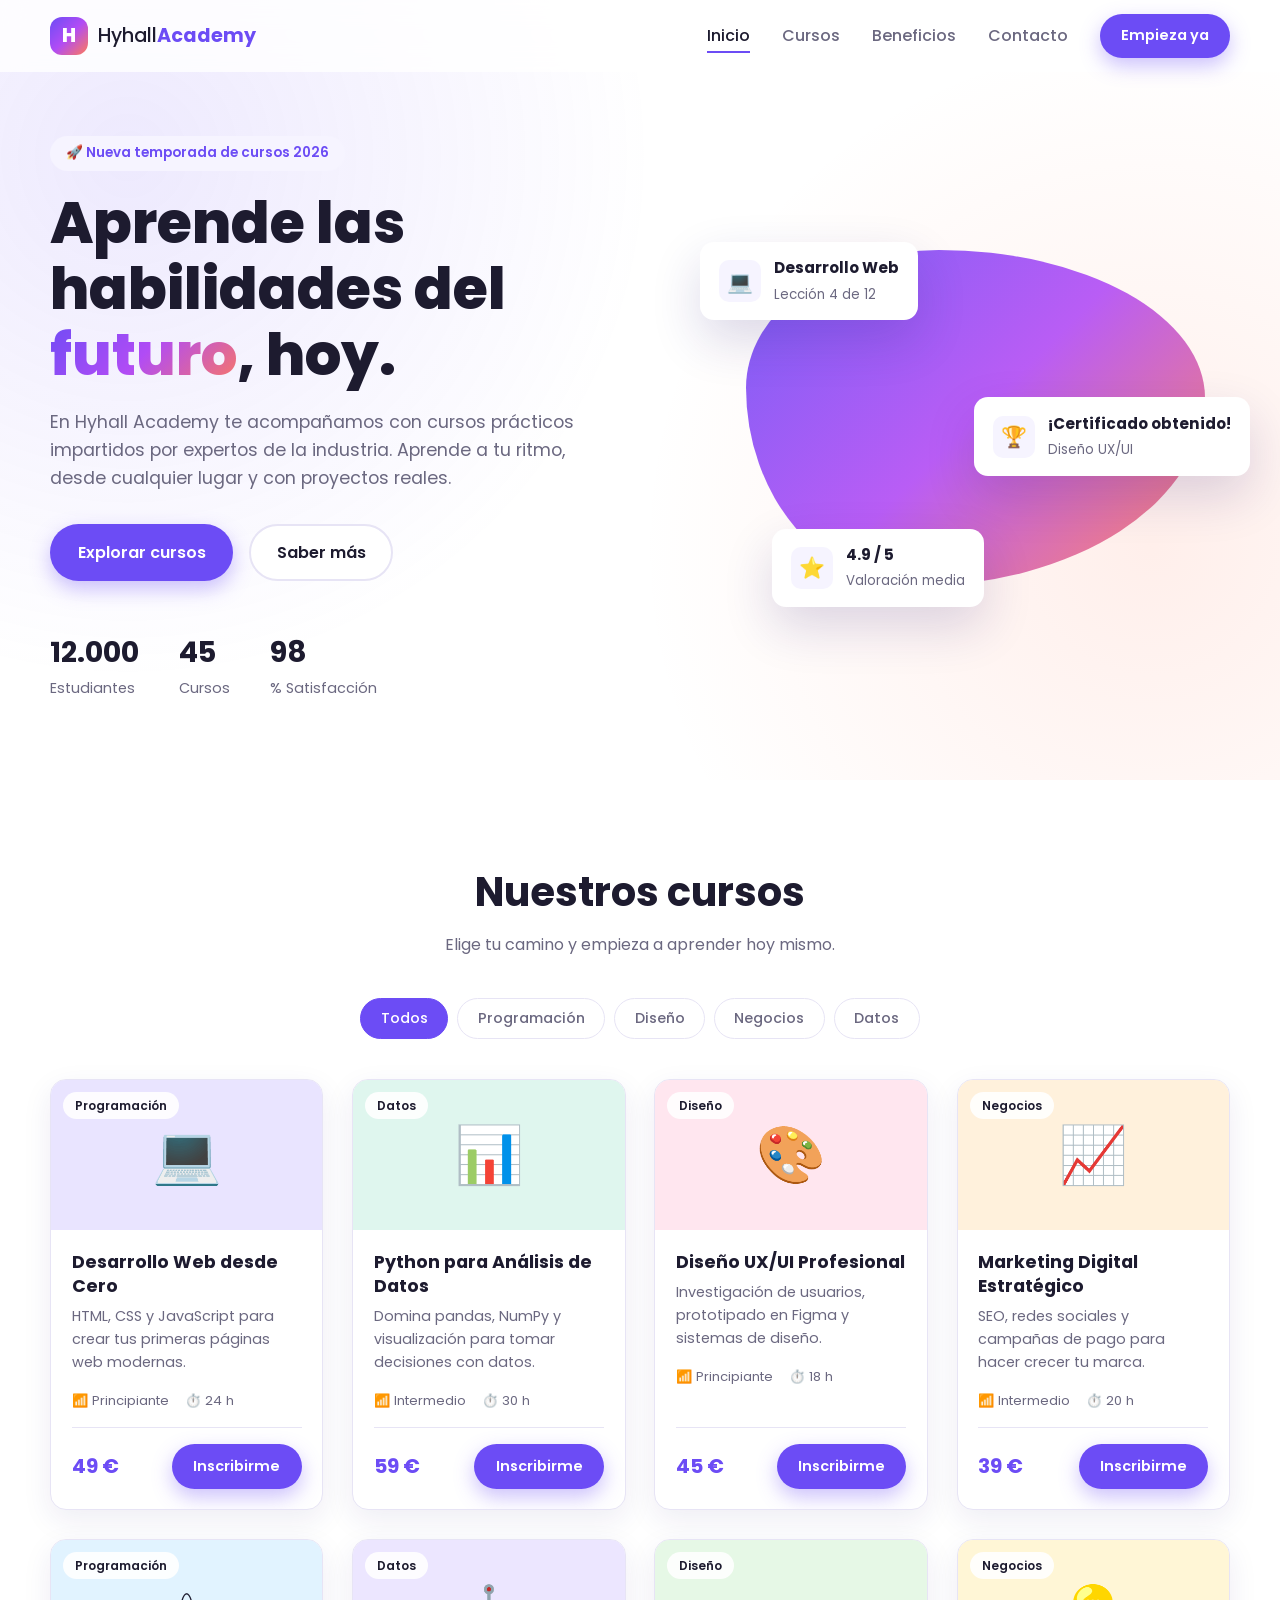
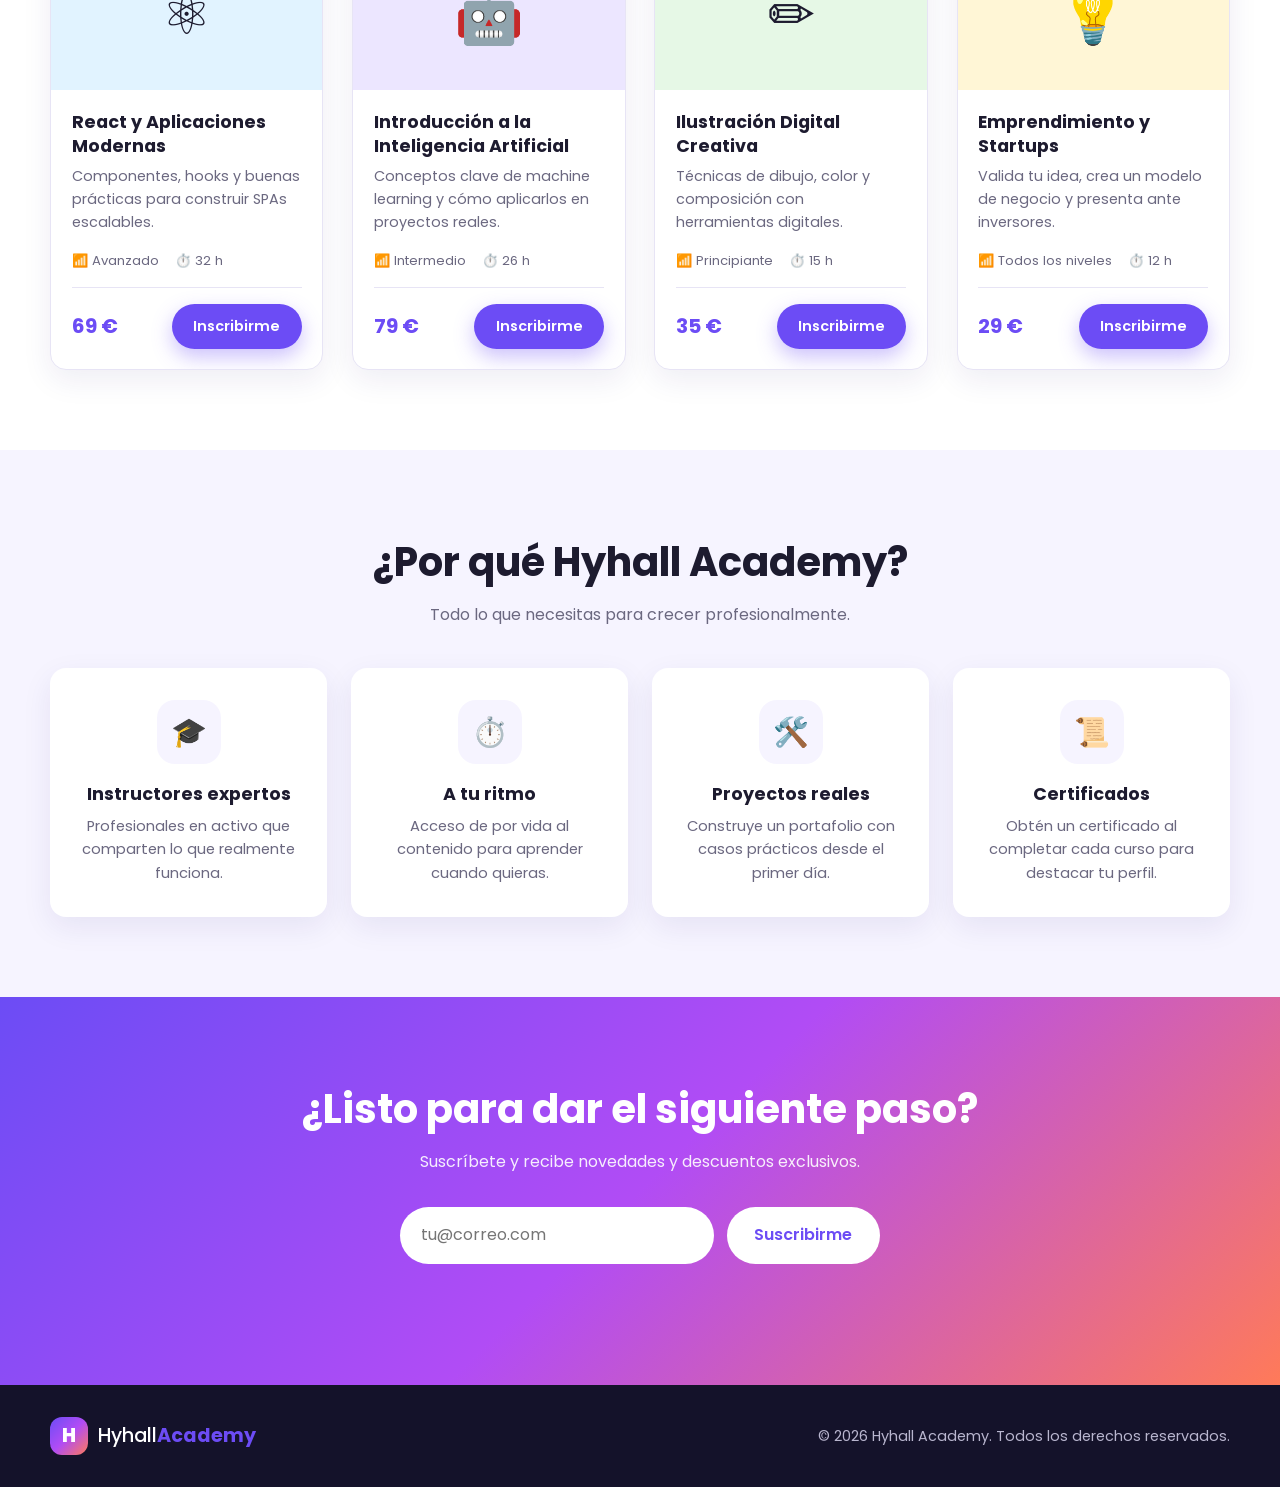
==== index.html @ d633c3a6 "Crear estructura inicial de la landing page de Hyhall Academy Añade index.html con barra de navegaci" ====
<!DOCTYPE html>
<html lang="es">
<head>
  <meta charset="UTF-8">
  <meta name="viewport" content="width=device-width, initial-scale=1.0">
  <meta name="description" content="Hyhall Academy: cursos online para aprender tecnología, diseño y negocios a tu ritmo.">
  <title>Hyhall Academy | Aprende sin límites</title>
  <link rel="preconnect" href="https://fonts.googleapis.com">
  <link rel="preconnect" href="https://fonts.gstatic.com" crossorigin>
  <link href="https://fonts.googleapis.com/css2?family=Poppins:wght@400;500;600;700;800&display=swap" rel="stylesheet">
  <link rel="stylesheet" href="css/styles.css">
</head>
<body>
  <!-- Barra de navegación -->
  <header class="navbar" id="navbar">
    <nav class="container nav-inner" aria-label="Navegación principal">
      <a href="#inicio" class="logo">
        <span class="logo-mark">H</span>
        <span>Hyhall<strong>Academy</strong></span>
      </a>

      <button class="nav-toggle" id="navToggle" aria-label="Abrir menú" aria-expanded="false" aria-controls="navMenu">
        <span></span><span></span><span></span>
      </button>

      <ul class="nav-menu" id="navMenu">
        <li><a href="#inicio" class="nav-link">Inicio</a></li>
        <li><a href="#cursos" class="nav-link">Cursos</a></li>
        <li><a href="#beneficios" class="nav-link">Beneficios</a></li>
        <li><a href="#contacto" class="nav-link">Contacto</a></li>
        <li><a href="#cursos" class="btn btn-primary btn-sm">Empieza ya</a></li>
      </ul>
    </nav>
  </header>

  <main>
    <!-- Sección de presentación -->
    <section class="hero" id="inicio">
      <div class="container hero-inner">
        <div class="hero-text">
          <span class="badge">🚀 Nueva temporada de cursos 2026</span>
          <h1>Aprende las habilidades del <span class="gradient-text">futuro</span>, hoy.</h1>
          <p>En Hyhall Academy te acompañamos con cursos prácticos impartidos por expertos de la industria. Aprende a tu ritmo, desde cualquier lugar y con proyectos reales.</p>
          <div class="hero-actions">
            <a href="#cursos" class="btn btn-primary">Explorar cursos</a>
            <a href="#beneficios" class="btn btn-ghost">Saber más</a>
          </div>
          <ul class="hero-stats">
            <li><strong data-count="12000">0</strong><span>Estudiantes</span></li>
            <li><strong data-count="45">0</strong><span>Cursos</span></li>
            <li><strong data-count="98">0</strong><span>% Satisfacción</span></li>
          </ul>
        </div>
        <div class="hero-visual" aria-hidden="true">
          <div class="blob"></div>
          <div class="floating-card card-a">
            <span class="fc-icon">💻</span>
            <div><strong>Desarrollo Web</strong><small>Lección 4 de 12</small></div>
          </div>
          <div class="floating-card card-b">
            <span class="fc-icon">🏆</span>
            <div><strong>¡Certificado obtenido!</strong><small>Diseño UX/UI</small></div>
          </div>
          <div class="floating-card card-c">
            <span class="fc-icon">⭐</span>
            <div><strong>4.9 / 5</strong><small>Valoración media</small></div>
          </div>
        </div>
      </div>
    </section>

    <!-- Lista de cursos -->
    <section class="section" id="cursos">
      <div class="container">
        <div class="section-header">
          <h2>Nuestros cursos</h2>
          <p>Elige tu camino y empieza a aprender hoy mismo.</p>
        </div>

        <div class="filters" role="tablist" aria-label="Filtrar cursos por categoría">
          <button class="filter-btn active" data-filter="todos" role="tab" aria-selected="true">Todos</button>
          <button class="filter-btn" data-filter="programacion" role="tab" aria-selected="false">Programación</button>
          <button class="filter-btn" data-filter="diseno" role="tab" aria-selected="false">Diseño</button>
          <button class="filter-btn" data-filter="negocios" role="tab" aria-selected="false">Negocios</button>
          <button class="filter-btn" data-filter="datos" role="tab" aria-selected="false">Datos</button>
        </div>

        <!-- Las tarjetas se generan desde js/main.js -->
        <div class="courses-grid" id="coursesGrid"></div>
      </div>
    </section>

    <!-- Beneficios -->
    <section class="section section-alt" id="beneficios">
      <div class="container">
        <div class="section-header">
          <h2>¿Por qué Hyhall Academy?</h2>
          <p>Todo lo que necesitas para crecer profesionalmente.</p>
        </div>
        <div class="features-grid">
          <article class="feature reveal">
            <span class="feature-icon">🎓</span>
            <h3>Instructores expertos</h3>
            <p>Profesionales en activo que comparten lo que realmente funciona.</p>
          </article>
          <article class="feature reveal">
            <span class="feature-icon">⏱️</span>
            <h3>A tu ritmo</h3>
            <p>Acceso de por vida al contenido para aprender cuando quieras.</p>
          </article>
          <article class="feature reveal">
            <span class="feature-icon">🛠️</span>
            <h3>Proyectos reales</h3>
            <p>Construye un portafolio con casos prácticos desde el primer día.</p>
          </article>
          <article class="feature reveal">
            <span class="feature-icon">📜</span>
            <h3>Certificados</h3>
            <p>Obtén un certificado al completar cada curso para destacar tu perfil.</p>
          </article>
        </div>
      </div>
    </section>

    <!-- Llamada a la acción -->
    <section class="section cta" id="contacto">
      <div class="container cta-inner">
        <h2>¿Listo para dar el siguiente paso?</h2>
        <p>Suscríbete y recibe novedades y descuentos exclusivos.</p>
        <form class="cta-form" id="newsletterForm" novalidate>
          <label for="email" class="sr-only">Correo electrónico</label>
          <input type="email" id="email" name="email" placeholder="tu@correo.com" required>
          <button type="submit" class="btn btn-light">Suscribirme</button>
        </form>
        <p class="form-message" id="formMessage" role="status" aria-live="polite"></p>
      </div>
    </section>
  </main>

  <footer class="footer">
    <div class="container footer-inner">
      <a href="#inicio" class="logo">
        <span class="logo-mark">H</span>
        <span>Hyhall<strong>Academy</strong></span>
      </a>
      <p>&copy; <span id="year"></span> Hyhall Academy. Todos los derechos reservados.</p>
    </div>
  </footer>

  <script src="js/main.js"></script>
</body>
</html>
---- css/styles.css ----
/* ==========================================================
   Hyhall Academy - Estilos principales
   ========================================================== */

:root {
  --primary: #6c4cf5;
  --primary-dark: #5235d6;
  --accent: #ff7a59;
  --text: #1d1b2f;
  --muted: #6b6880;
  --bg: #ffffff;
  --bg-alt: #f6f4ff;
  --border: #e7e4f5;
  --radius: 16px;
  --shadow: 0 10px 30px rgba(40, 24, 120, 0.08);
  --shadow-lg: 0 20px 50px rgba(40, 24, 120, 0.16);
  --gradient: linear-gradient(135deg, #6c4cf5 0%, #b14cf5 50%, #ff7a59 100%);
  --nav-height: 72px;
}

*,
*::before,
*::after {
  box-sizing: border-box;
  margin: 0;
  padding: 0;
}

html {
  scroll-behavior: smooth;
  scroll-padding-top: var(--nav-height);
}

body {
  font-family: "Poppins", system-ui, -apple-system, "Segoe UI", sans-serif;
  color: var(--text);
  background: var(--bg);
  line-height: 1.6;
  -webkit-font-smoothing: antialiased;
}

img { max-width: 100%; display: block; }
a { color: inherit; text-decoration: none; }
ul { list-style: none; }

.container {
  width: min(1180px, 100% - 2rem);
  margin-inline: auto;
}

.sr-only {
  position: absolute;
  width: 1px; height: 1px;
  overflow: hidden;
  clip: rect(0 0 0 0);
  white-space: nowrap;
}

/* ---------- Botones ---------- */
.btn {
  display: inline-flex;
  align-items: center;
  justify-content: center;
  gap: .5rem;
  padding: .85rem 1.6rem;
  border-radius: 999px;
  border: 2px solid transparent;
  font: inherit;
  font-weight: 600;
  cursor: pointer;
  transition: transform .2s ease, box-shadow .2s ease, background .2s ease, color .2s ease;
}
.btn:hover { transform: translateY(-2px); }
.btn-sm { padding: .55rem 1.2rem; font-size: .9rem; }
.btn-primary {
  background: var(--primary);
  color: #fff;
  box-shadow: 0 8px 20px rgba(108, 76, 245, .35);
}
.btn-primary:hover { background: var(--primary-dark); }
.btn-ghost {
  border-color: var(--border);
  color: var(--text);
  background: #fff;
}
.btn-ghost:hover { border-color: var(--primary); color: var(--primary); }
.btn-light { background: #fff; color: var(--primary); }

/* ---------- Navbar ---------- */
.navbar {
  position: fixed;
  inset: 0 0 auto 0;
  height: var(--nav-height);
  z-index: 100;
  background: rgba(255, 255, 255, .8);
  backdrop-filter: blur(12px);
  -webkit-backdrop-filter: blur(12px);
  transition: box-shadow .3s ease;
}
.navbar.scrolled { box-shadow: 0 4px 20px rgba(0, 0, 0, .06); }

.nav-inner {
  height: 100%;
  display: flex;
  align-items: center;
  justify-content: space-between;
}

.logo {
  display: flex;
  align-items: center;
  gap: .6rem;
  font-size: 1.2rem;
  font-weight: 500;
}
.logo strong { color: var(--primary); font-weight: 700; }
.logo-mark {
  display: grid;
  place-items: center;
  width: 38px; height: 38px;
  border-radius: 12px;
  background: var(--gradient);
  color: #fff;
  font-weight: 800;
}

.nav-menu {
  display: flex;
  align-items: center;
  gap: 2rem;
}
.nav-link {
  position: relative;
  font-weight: 500;
  color: var(--muted);
  transition: color .2s ease;
}
.nav-link::after {
  content: "";
  position: absolute;
  left: 0; bottom: -6px;
  width: 0; height: 2px;
  background: var(--primary);
  transition: width .25s ease;
}
.nav-link:hover,
.nav-link.active { color: var(--text); }
.nav-link:hover::after,
.nav-link.active::after { width: 100%; }

.nav-toggle {
  display: none;
  flex-direction: column;
  gap: 5px;
  background: none;
  border: none;
  cursor: pointer;
  padding: .5rem;
}
.nav-toggle span {
  width: 24px; height: 2px;
  background: var(--text);
  border-radius: 2px;
  transition: transform .3s ease, opacity .3s ease;
}
.nav-toggle.open span:nth-child(1) { transform: translateY(7px) rotate(45deg); }
.nav-toggle.open span:nth-child(2) { opacity: 0; }
.nav-toggle.open span:nth-child(3) { transform: translateY(-7px) rotate(-45deg); }

/* ---------- Hero ---------- */
.hero {
  padding: calc(var(--nav-height) + 4rem) 0 5rem;
  background:
    radial-gradient(circle at 10% 20%, rgba(108, 76, 245, .12), transparent 40%),
    radial-gradient(circle at 90% 70%, rgba(255, 122, 89, .12), transparent 40%);
  overflow: hidden;
}
.hero-inner {
  display: grid;
  grid-template-columns: 1.1fr .9fr;
  align-items: center;
  gap: 3rem;
}
.badge {
  display: inline-block;
  padding: .4rem 1rem;
  border-radius: 999px;
  background: var(--bg-alt);
  color: var(--primary);
  font-size: .85rem;
  font-weight: 600;
  margin-bottom: 1.2rem;
}
.hero h1 {
  font-size: clamp(2.2rem, 5vw, 3.6rem);
  line-height: 1.15;
  font-weight: 800;
  margin-bottom: 1.2rem;
}
.gradient-text {
  background: var(--gradient);
  -webkit-background-clip: text;
  background-clip: text;
  color: transparent;
}
.hero-text > p {
  color: var(--muted);
  font-size: 1.1rem;
  max-width: 540px;
  margin-bottom: 2rem;
}
.hero-actions { display: flex; flex-wrap: wrap; gap: 1rem; }

.hero-stats {
  display: flex;
  gap: 2.5rem;
  margin-top: 3rem;
}
.hero-stats strong {
  display: block;
  font-size: 1.8rem;
  font-weight: 700;
}
.hero-stats span { color: var(--muted); font-size: .9rem; }

.hero-visual {
  position: relative;
  min-height: 420px;
}
.blob {
  position: absolute;
  inset: 10% 5%;
  background: var(--gradient);
  border-radius: 42% 58% 63% 37% / 41% 44% 56% 59%;
  animation: morph 10s ease-in-out infinite;
  opacity: .9;
}
.floating-card {
  position: absolute;
  display: flex;
  align-items: center;
  gap: .8rem;
  padding: .9rem 1.2rem;
  background: #fff;
  border-radius: 14px;
  box-shadow: var(--shadow-lg);
  animation: float 6s ease-in-out infinite;
}
.floating-card strong { display: block; font-size: .95rem; }
.floating-card small { color: var(--muted); }
.fc-icon {
  display: grid;
  place-items: center;
  width: 42px; height: 42px;
  border-radius: 10px;
  background: var(--bg-alt);
  font-size: 1.3rem;
}
.card-a { top: 8%; left: -4%; }
.card-b { top: 45%; right: -4%; animation-delay: -2s; }
.card-c { bottom: 5%; left: 10%; animation-delay: -4s; }

@keyframes float {
  0%, 100% { transform: translateY(0); }
  50% { transform: translateY(-14px); }
}
@keyframes morph {
  0%, 100% { border-radius: 42% 58% 63% 37% / 41% 44% 56% 59%; }
  50% { border-radius: 58% 42% 37% 63% / 56% 59% 41% 44%; }
}

/* ---------- Secciones ---------- */
.section { padding: 5rem 0; }
.section-alt { background: var(--bg-alt); }
.section-header {
  text-align: center;
  max-width: 620px;
  margin: 0 auto 2.5rem;
}
.section-header h2 {
  font-size: clamp(1.8rem, 3.5vw, 2.5rem);
  font-weight: 700;
  margin-bottom: .5rem;
}
.section-header p { color: var(--muted); }

/* ---------- Filtros ---------- */
.filters {
  display: flex;
  flex-wrap: wrap;
  justify-content: center;
  gap: .6rem;
  margin-bottom: 2.5rem;
}
.filter-btn {
  padding: .5rem 1.2rem;
  border-radius: 999px;
  border: 1px solid var(--border);
  background: #fff;
  font: inherit;
  font-size: .9rem;
  font-weight: 500;
  color: var(--muted);
  cursor: pointer;
  transition: all .2s ease;
}
.filter-btn:hover { border-color: var(--primary); color: var(--primary); }
.filter-btn.active {
  background: var(--primary);
  border-color: var(--primary);
  color: #fff;
}

/* ---------- Cursos ---------- */
.courses-grid {
  display: grid;
  grid-template-columns: repeat(auto-fill, minmax(270px, 1fr));
  gap: 1.8rem;
}
.course-card {
  display: flex;
  flex-direction: column;
  background: #fff;
  border: 1px solid var(--border);
  border-radius: var(--radius);
  overflow: hidden;
  box-shadow: var(--shadow);
  transition: transform .3s ease, box-shadow .3s ease;
}
.course-card:hover {
  transform: translateY(-6px);
  box-shadow: var(--shadow-lg);
}
.course-cover {
  position: relative;
  height: 150px;
  display: grid;
  place-items: center;
  font-size: 3.5rem;
}
.course-tag {
  position: absolute;
  top: 12px; left: 12px;
  padding: .25rem .75rem;
  border-radius: 999px;
  background: rgba(255, 255, 255, .9);
  font-size: .75rem;
  font-weight: 600;
}
.course-body {
  flex: 1;
  display: flex;
  flex-direction: column;
  padding: 1.3rem;
}
.course-body h3 {
  font-size: 1.1rem;
  line-height: 1.35;
  margin-bottom: .4rem;
}
.course-body p {
  color: var(--muted);
  font-size: .9rem;
  margin-bottom: 1rem;
}
.course-meta {
  display: flex;
  gap: 1rem;
  font-size: .82rem;
  color: var(--muted);
  margin-bottom: 1rem;
}
.course-footer {
  margin-top: auto;
  display: flex;
  align-items: center;
  justify-content: space-between;
  padding-top: 1rem;
  border-top: 1px solid var(--border);
}
.course-price {
  font-size: 1.25rem;
  font-weight: 700;
  color: var(--primary);
}
.course-card.hidden { display: none; }

/* ---------- Beneficios ---------- */
.features-grid {
  display: grid;
  grid-template-columns: repeat(4, 1fr);
  gap: 1.5rem;
}
.feature {
  background: #fff;
  padding: 2rem 1.5rem;
  border-radius: var(--radius);
  box-shadow: var(--shadow);
  text-align: center;
}
.feature-icon {
  display: inline-grid;
  place-items: center;
  width: 64px; height: 64px;
  border-radius: 18px;
  background: var(--bg-alt);
  font-size: 1.8rem;
  margin-bottom: 1rem;
}
.feature h3 { font-size: 1.1rem; margin-bottom: .4rem; }
.feature p { color: var(--muted); font-size: .92rem; }

/* ---------- CTA ---------- */
.cta {
  background: var(--gradient);
  color: #fff;
  text-align: center;
}
.cta h2 {
  font-size: clamp(1.8rem, 3.5vw, 2.5rem);
  margin-bottom: .5rem;
}
.cta p { opacity: .9; }
.cta-form {
  display: flex;
  gap: .8rem;
  max-width: 480px;
  margin: 2rem auto 0;
}
.cta-form input {
  flex: 1;
  min-width: 0;
  padding: .85rem 1.3rem;
  border-radius: 999px;
  border: none;
  font: inherit;
  outline: none;
}
.cta-form input:focus { box-shadow: 0 0 0 3px rgba(255, 255, 255, .5); }
.form-message { margin-top: 1rem; min-height: 1.6em; font-weight: 500; }

/* ---------- Footer ---------- */
.footer {
  padding: 2rem 0;
  background: #14122a;
  color: #b9b6cf;
}
.footer-inner {
  display: flex;
  align-items: center;
  justify-content: space-between;
  gap: 1rem;
  flex-wrap: wrap;
  font-size: .9rem;
}
.footer .logo { color: #fff; }

/* ---------- Animación de aparición ---------- */
.reveal {
  opacity: 0;
  transform: translateY(24px);
  transition: opacity .6s ease, transform .6s ease;
}
.reveal.visible {
  opacity: 1;
  transform: none;
}

@media (prefers-reduced-motion: reduce) {
  *, *::before, *::after {
    animation: none !important;
    transition: none !important;
  }
  html { scroll-behavior: auto; }
  .reveal { opacity: 1; transform: none; }
}

/* ==========================================================
   Responsive
   ========================================================== */
@media (max-width: 992px) {
  .hero-inner { grid-template-columns: 1fr; text-align: center; }
  .hero-text > p { margin-inline: auto; }
  .hero-actions, .hero-stats { justify-content: center; }
  .hero-visual { min-height: 360px; max-width: 480px; width: 100%; margin: 0 auto; }
  .features-grid { grid-template-columns: repeat(2, 1fr); }
}

@media (max-width: 768px) {
  .nav-toggle { display: flex; }
  .nav-menu {
    position: fixed;
    top: var(--nav-height);
    left: 0; right: 0;
    flex-direction: column;
    gap: 1.2rem;
    padding: 2rem 1rem;
    background: #fff;
    box-shadow: 0 12px 24px rgba(0, 0, 0, .08);
    transform: translateY(-120%);
    opacity: 0;
    visibility: hidden;
    transition: transform .3s ease, opacity .3s ease, visibility .3s;
  }
  .nav-menu.open {
    transform: translateY(0);
    opacity: 1;
    visibility: visible;
  }
  .hero { padding-top: calc(var(--nav-height) + 2.5rem); }
  .hero-stats { gap: 1.5rem; }
  .section { padding: 3.5rem 0; }
}

@media (max-width: 540px) {
  .features-grid { grid-template-columns: 1fr; }
  .cta-form { flex-direction: column; }
  .hero-visual { min-height: 300px; }
  .floating-card { padding: .7rem .9rem; }
  .card-a { left: 0; }
  .card-b { right: 0; }
  .footer-inner { flex-direction: column; text-align: center; }
}
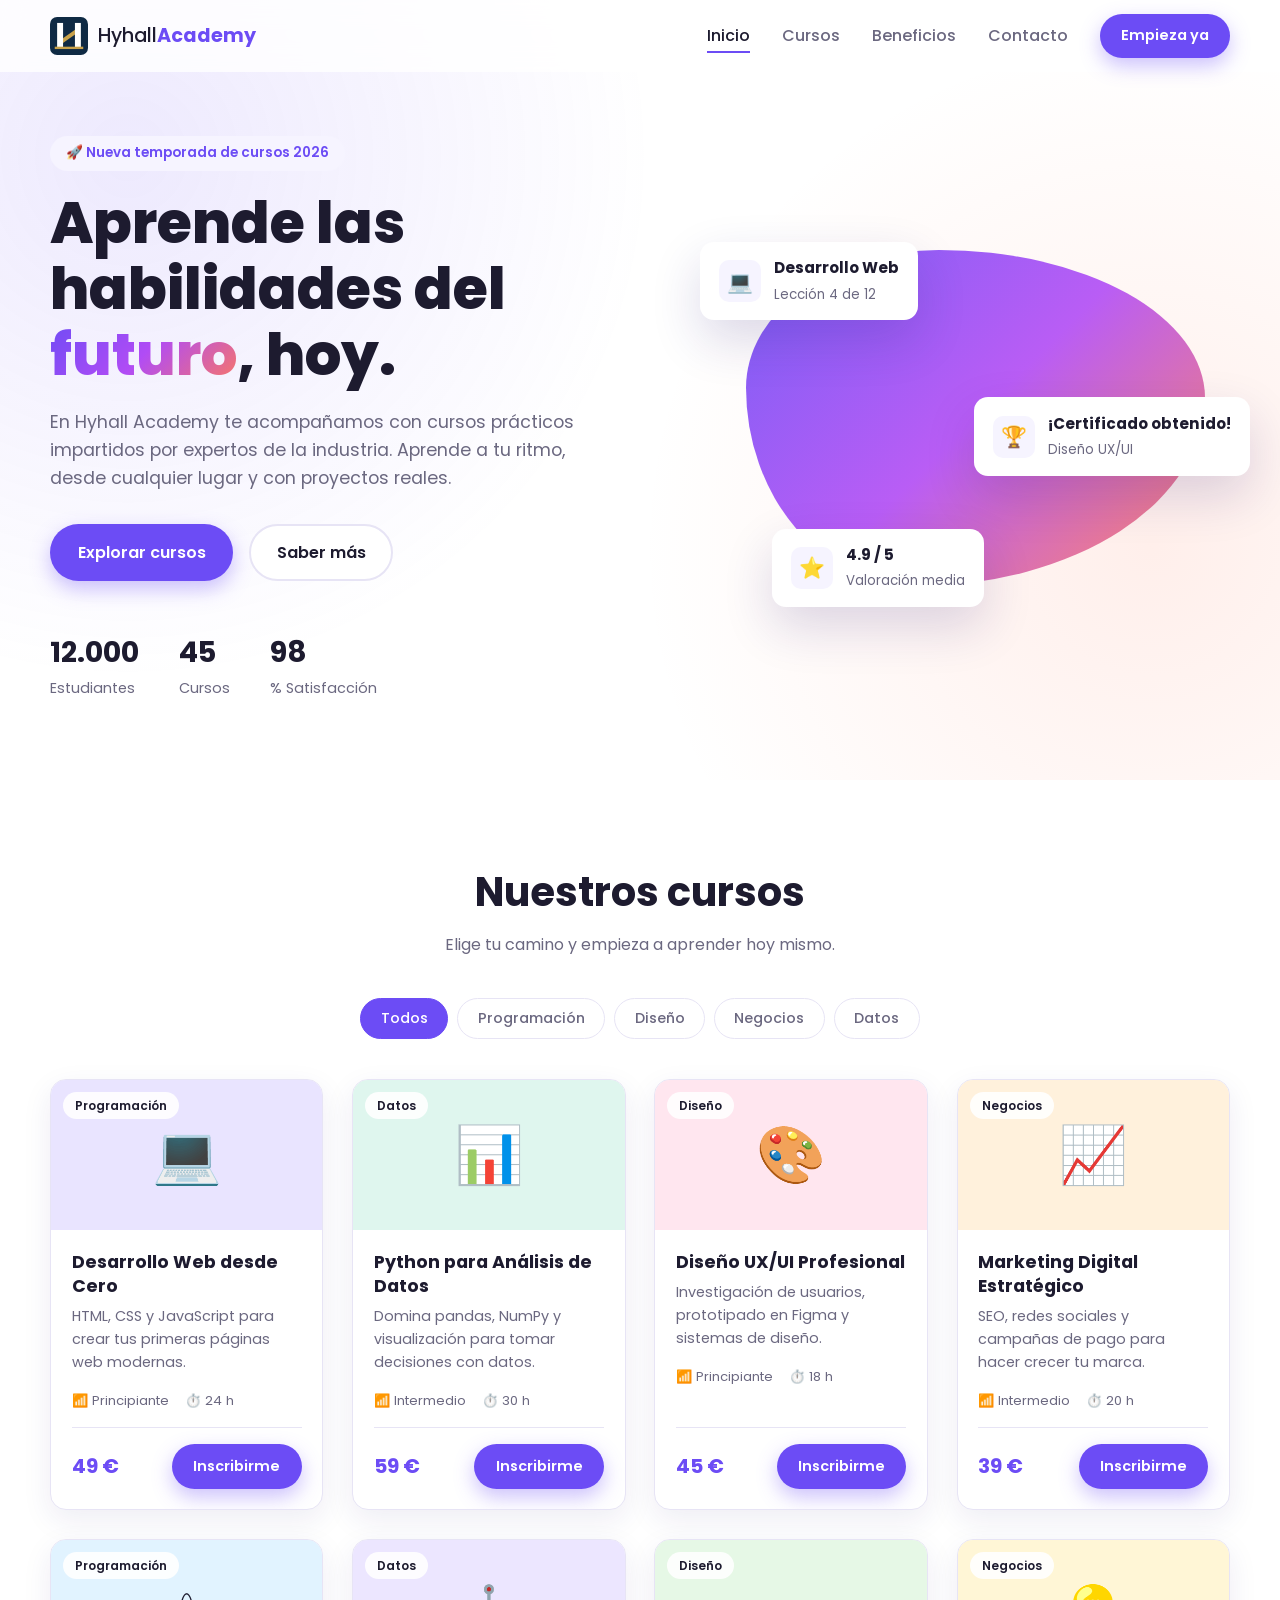
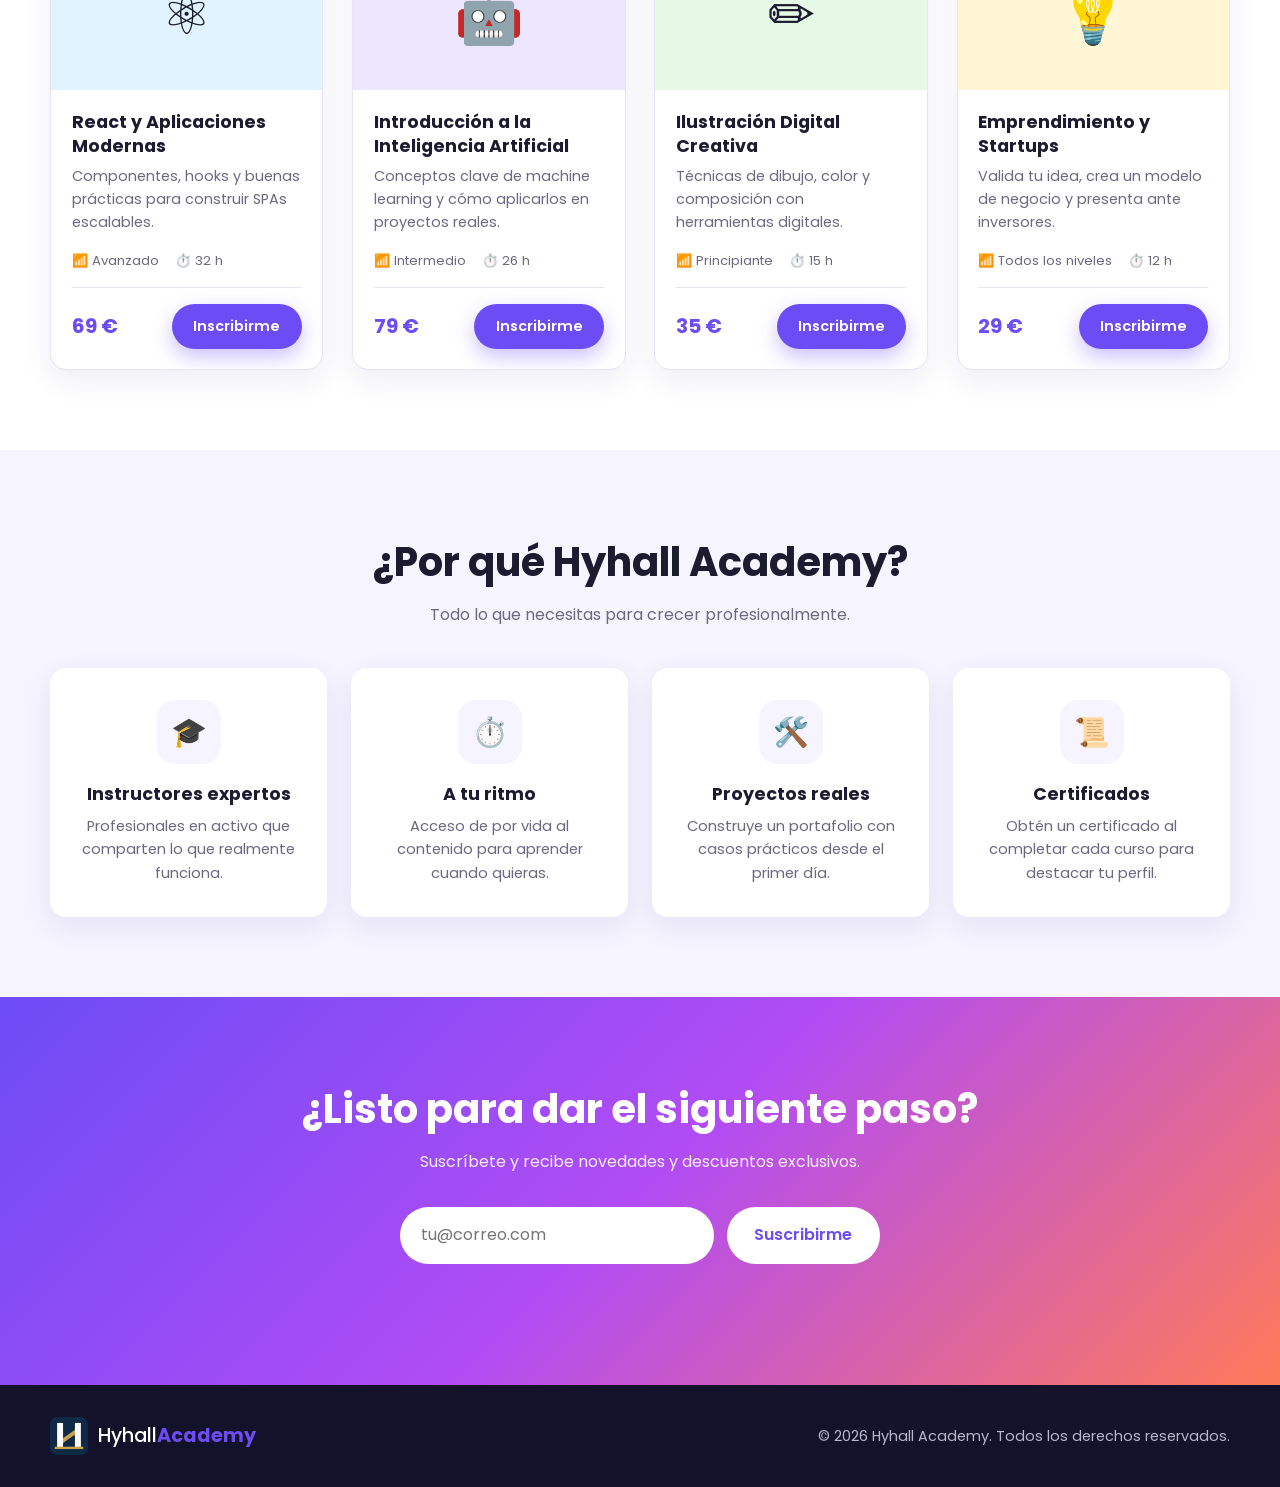
==== commit 60967856: "Añade el logo de Hyhall Academy a la web y el favicon Sustituye la «H» provisional de la barra de na" ====
--- a/index.html
+++ b/index.html
@@ -5,6 +5,9 @@
   <meta name="viewport" content="width=device-width, initial-scale=1.0">
   <meta name="description" content="Hyhall Academy: cursos online para aprender tecnología, diseño y negocios a tu ritmo.">
   <title>Hyhall Academy | Aprende sin límites</title>
+  <link rel="icon" href="img/marca/favicon.svg" type="image/svg+xml">
+  <link rel="icon" href="img/marca/favicon-32.png" type="image/png" sizes="32x32">
+  <link rel="apple-touch-icon" href="img/marca/apple-touch-icon.png">
   <link rel="preconnect" href="https://fonts.googleapis.com">
   <link rel="preconnect" href="https://fonts.gstatic.com" crossorigin>
   <link href="https://fonts.googleapis.com/css2?family=Poppins:wght@400;500;600;700;800&display=swap" rel="stylesheet">
@@ -15,7 +18,7 @@
   <header class="navbar" id="navbar">
     <nav class="container nav-inner" aria-label="Navegación principal">
       <a href="#inicio" class="logo">
-        <span class="logo-mark">H</span>
+        <img class="logo-mark" src="img/marca/favicon.svg" alt="" width="38" height="38">
         <span>Hyhall<strong>Academy</strong></span>
       </a>
 
@@ -140,7 +143,7 @@
   <footer class="footer">
     <div class="container footer-inner">
       <a href="#inicio" class="logo">
-        <span class="logo-mark">H</span>
+        <img class="logo-mark" src="img/marca/favicon.svg" alt="" width="38" height="38">
         <span>Hyhall<strong>Academy</strong></span>
       </a>
       <p>&copy; <span id="year"></span> Hyhall Academy. Todos los derechos reservados.</p>
--- a/css/styles.css
+++ b/css/styles.css
@@ -115,13 +115,8 @@
 }
 .logo strong { color: var(--primary); font-weight: 700; }
 .logo-mark {
-  display: grid;
-  place-items: center;
+  display: block;
   width: 38px; height: 38px;
-  border-radius: 12px;
-  background: var(--gradient);
-  color: #fff;
-  font-weight: 800;
 }
 
 .nav-menu {
